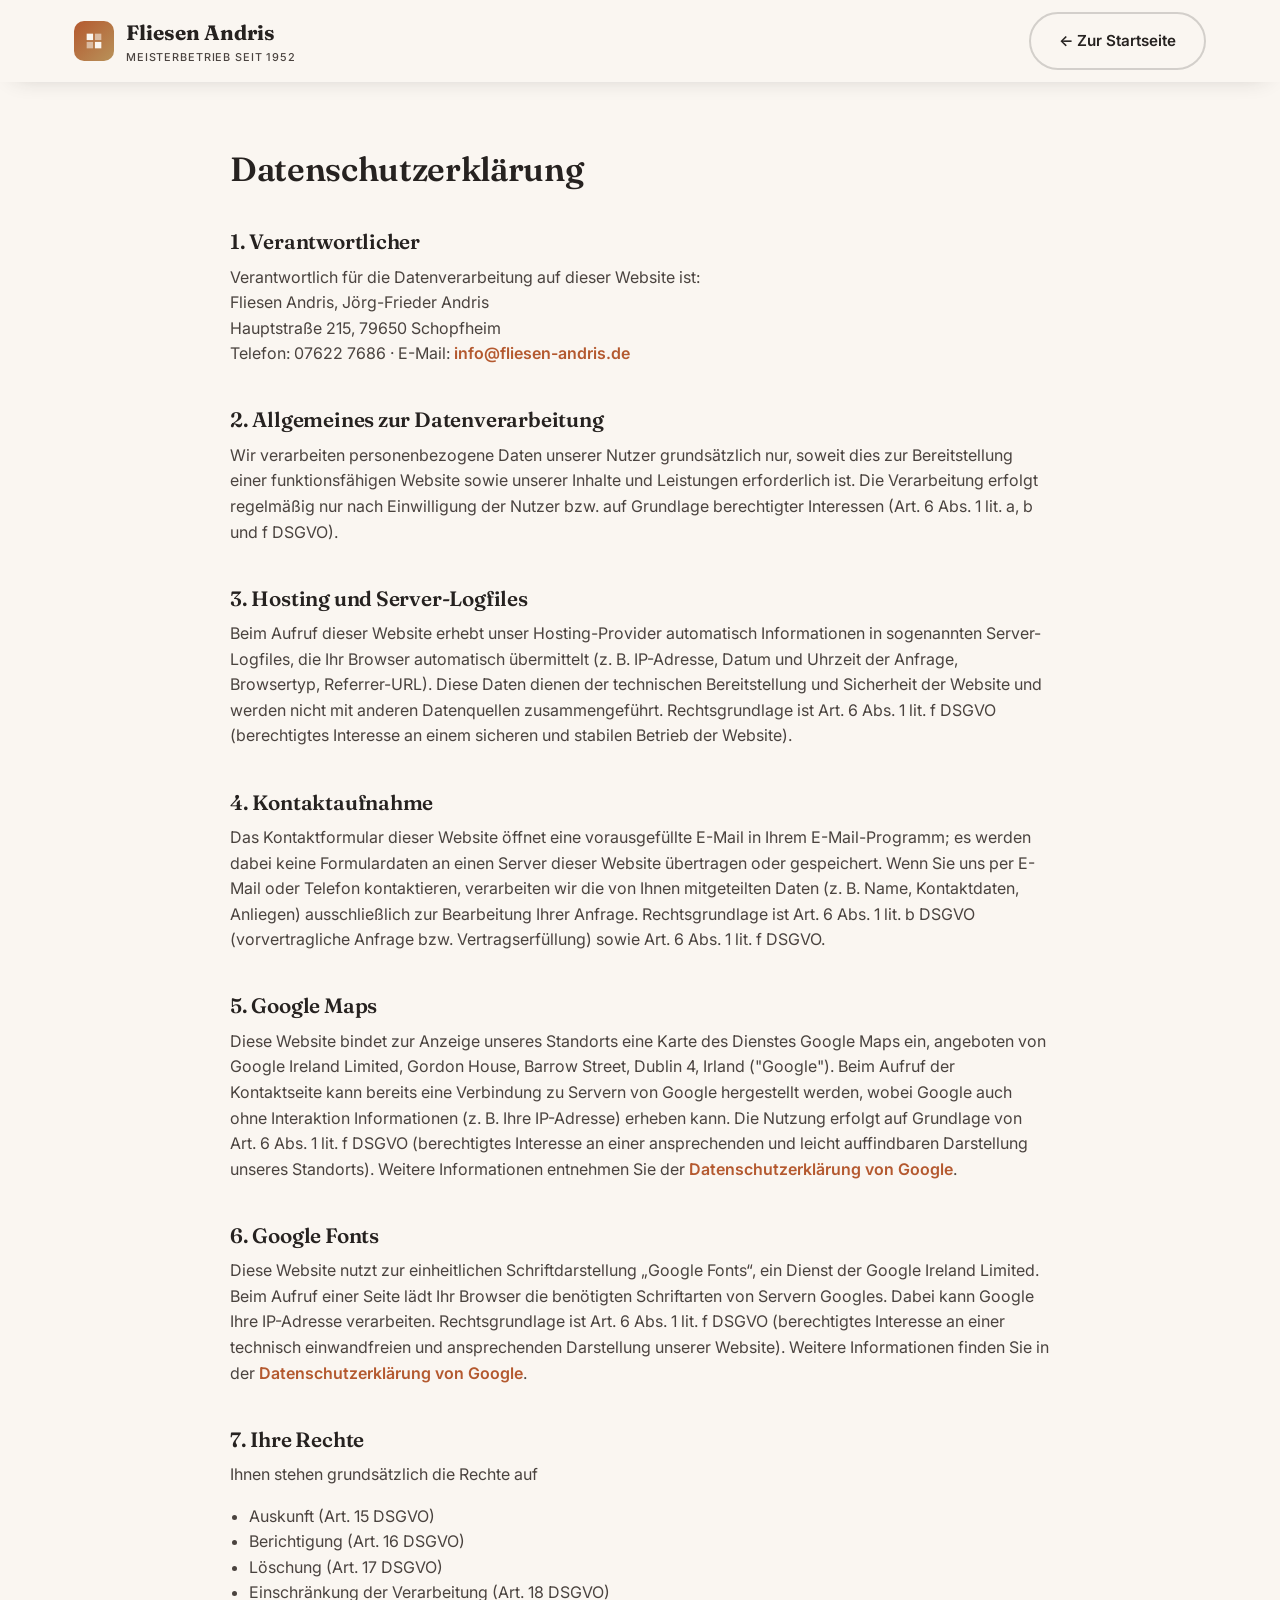
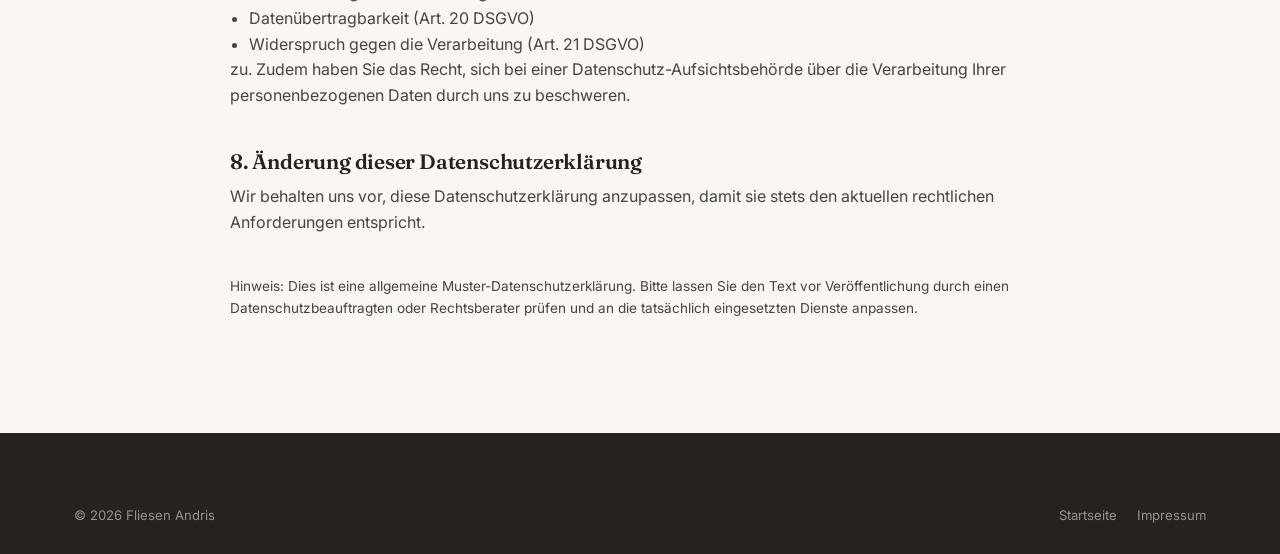
==== datenschutz.html @ 020758d6 "Add modern mobile-ready one-page website for Fliesen Andris - Static HTML/CSS/JS one-pager (no build" ====
<!DOCTYPE html>
<html lang="de">
<head>
<meta charset="UTF-8">
<meta name="viewport" content="width=device-width, initial-scale=1.0">
<title>Datenschutzerklärung – Fliesen Andris</title>
<meta name="robots" content="noindex">
<link rel="icon" href="data:image/svg+xml,%3Csvg xmlns='http://www.w3.org/2000/svg' viewBox='0 0 100 100'%3E%3Crect width='100' height='100' rx='20' fill='%23b4592f'/%3E%3Crect x='20' y='20' width='25' height='25' fill='%23faf6f1'/%3E%3Crect x='55' y='20' width='25' height='25' fill='%23faf6f1' opacity='0.6'/%3E%3Crect x='20' y='55' width='25' height='25' fill='%23faf6f1' opacity='0.6'/%3E%3Crect x='55' y='55' width='25' height='25' fill='%23faf6f1'/%3E%3C/svg%3E">
<link rel="preconnect" href="https://fonts.googleapis.com">
<link rel="preconnect" href="https://fonts.gstatic.com" crossorigin>
<link href="https://fonts.googleapis.com/css2?family=Fraunces:opsz,wght@9..144,500;9..144,600;9..144,700&family=Inter:wght@400;500;600;700;800&display=swap" rel="stylesheet">
<link rel="stylesheet" href="assets/css/style.css">
</head>
<body>

<header class="site-header is-scrolled">
  <div class="container">
    <a href="index.html" class="brand">
      <span class="brand-mark">
        <svg viewBox="0 0 24 24" fill="none"><path d="M4 4H11V11H4V4Z" fill="#faf6f1"/><path d="M13 4H20V11H13V4Z" fill="#faf6f1" opacity="0.55"/><path d="M4 13H11V20H4V13Z" fill="#faf6f1" opacity="0.55"/><path d="M13 13H20V20H13V13Z" fill="#faf6f1"/></svg>
      </span>
      <span>
        Fliesen Andris
        <small>Meisterbetrieb seit 1952</small>
      </span>
    </a>
    <a href="index.html" class="btn btn--ghost">← Zur Startseite</a>
  </div>
</header>

<main class="container legal-page">
  <h1>Datenschutzerklärung</h1>

  <h2>1. Verantwortlicher</h2>
  <p>
    Verantwortlich für die Datenverarbeitung auf dieser Website ist:<br>
    Fliesen Andris, Jörg-Frieder Andris<br>
    Hauptstraße 215, 79650 Schopfheim<br>
    Telefon: 07622 7686 · E-Mail: <a href="mailto:info@fliesen-andris.de">info@fliesen-andris.de</a>
  </p>

  <h2>2. Allgemeines zur Datenverarbeitung</h2>
  <p>
    Wir verarbeiten personenbezogene Daten unserer Nutzer grundsätzlich nur, soweit
    dies zur Bereitstellung einer funktionsfähigen Website sowie unserer Inhalte und
    Leistungen erforderlich ist. Die Verarbeitung erfolgt regelmäßig nur nach
    Einwilligung der Nutzer bzw. auf Grundlage berechtigter Interessen (Art. 6 Abs. 1
    lit. a, b und f DSGVO).
  </p>

  <h2>3. Hosting und Server-Logfiles</h2>
  <p>
    Beim Aufruf dieser Website erhebt unser Hosting-Provider automatisch
    Informationen in sogenannten Server-Logfiles, die Ihr Browser automatisch
    übermittelt (z. B. IP-Adresse, Datum und Uhrzeit der Anfrage, Browsertyp,
    Referrer-URL). Diese Daten dienen der technischen Bereitstellung und Sicherheit
    der Website und werden nicht mit anderen Datenquellen zusammengeführt.
    Rechtsgrundlage ist Art. 6 Abs. 1 lit. f DSGVO (berechtigtes Interesse an einem
    sicheren und stabilen Betrieb der Website).
  </p>

  <h2>4. Kontaktaufnahme</h2>
  <p>
    Das Kontaktformular dieser Website öffnet eine vorausgefüllte E-Mail in Ihrem
    E-Mail-Programm; es werden dabei keine Formulardaten an einen Server dieser
    Website übertragen oder gespeichert. Wenn Sie uns per E-Mail oder Telefon
    kontaktieren, verarbeiten wir die von Ihnen mitgeteilten Daten (z. B. Name,
    Kontaktdaten, Anliegen) ausschließlich zur Bearbeitung Ihrer Anfrage.
    Rechtsgrundlage ist Art. 6 Abs. 1 lit. b DSGVO (vorvertragliche Anfrage bzw.
    Vertragserfüllung) sowie Art. 6 Abs. 1 lit. f DSGVO.
  </p>

  <h2>5. Google Maps</h2>
  <p>
    Diese Website bindet zur Anzeige unseres Standorts eine Karte des Dienstes
    Google Maps ein, angeboten von Google Ireland Limited, Gordon House, Barrow
    Street, Dublin 4, Irland ("Google"). Beim Aufruf der Kontaktseite kann bereits
    eine Verbindung zu Servern von Google hergestellt werden, wobei Google auch ohne
    Interaktion Informationen (z. B. Ihre IP-Adresse) erheben kann. Die Nutzung
    erfolgt auf Grundlage von Art. 6 Abs. 1 lit. f DSGVO (berechtigtes Interesse an
    einer ansprechenden und leicht auffindbaren Darstellung unseres Standorts).
    Weitere Informationen entnehmen Sie der
    <a href="https://policies.google.com/privacy" target="_blank" rel="noopener">Datenschutzerklärung von Google</a>.
  </p>

  <h2>6. Google Fonts</h2>
  <p>
    Diese Website nutzt zur einheitlichen Schriftdarstellung „Google Fonts“, ein
    Dienst der Google Ireland Limited. Beim Aufruf einer Seite lädt Ihr Browser die
    benötigten Schriftarten von Servern Googles. Dabei kann Google Ihre IP-Adresse
    verarbeiten. Rechtsgrundlage ist Art. 6 Abs. 1 lit. f DSGVO (berechtigtes
    Interesse an einer technisch einwandfreien und ansprechenden Darstellung
    unserer Website). Weitere Informationen finden Sie in der
    <a href="https://policies.google.com/privacy" target="_blank" rel="noopener">Datenschutzerklärung von Google</a>.
  </p>

  <h2>7. Ihre Rechte</h2>
  <p>Ihnen stehen grundsätzlich die Rechte auf</p>
  <ul>
    <li>Auskunft (Art. 15 DSGVO)</li>
    <li>Berichtigung (Art. 16 DSGVO)</li>
    <li>Löschung (Art. 17 DSGVO)</li>
    <li>Einschränkung der Verarbeitung (Art. 18 DSGVO)</li>
    <li>Datenübertragbarkeit (Art. 20 DSGVO)</li>
    <li>Widerspruch gegen die Verarbeitung (Art. 21 DSGVO)</li>
  </ul>
  <p>
    zu. Zudem haben Sie das Recht, sich bei einer Datenschutz-Aufsichtsbehörde über
    die Verarbeitung Ihrer personenbezogenen Daten durch uns zu beschweren.
  </p>

  <h2>8. Änderung dieser Datenschutzerklärung</h2>
  <p>
    Wir behalten uns vor, diese Datenschutzerklärung anzupassen, damit sie stets den
    aktuellen rechtlichen Anforderungen entspricht.
  </p>

  <p style="margin-top:3em; font-size:0.85rem;">
    Hinweis: Dies ist eine allgemeine Muster-Datenschutzerklärung. Bitte lassen Sie
    den Text vor Veröffentlichung durch einen Datenschutzbeauftragten oder
    Rechtsberater prüfen und an die tatsächlich eingesetzten Dienste anpassen.
  </p>
</main>

<footer class="site-footer">
  <div class="container footer-bottom" style="border:0; padding-top:0;">
    <span>© <span id="year"></span> Fliesen Andris</span>
    <span style="display:flex; gap:20px;">
      <a href="index.html">Startseite</a>
      <a href="impressum.html">Impressum</a>
    </span>
  </div>
</footer>

<script>document.getElementById("year").textContent = new Date().getFullYear();</script>
</body>
</html>
---- assets/css/style.css ----
/* ==========================================================================
   Fliesen Andris – Stylesheet
   ========================================================================== */

:root {
  /* Farbpalette – inspiriert von Ton, Naturstein und Fliesenglasur */
  --color-clay: #b4592f;
  --color-clay-dark: #8f4322;
  --color-ink: #262220;
  --color-ink-soft: #4a433f;
  --color-cream: #faf6f1;
  --color-cream-dark: #f0e8de;
  --color-stone: #e4dcd1;
  --color-white: #ffffff;
  --color-gold: #b8925a;

  --font-head: "Fraunces", Georgia, "Times New Roman", serif;
  --font-body: "Inter", -apple-system, BlinkMacSystemFont, "Segoe UI", sans-serif;

  --radius-md: 14px;
  --radius-lg: 26px;
  --shadow-soft: 0 20px 45px -20px rgba(38, 34, 32, 0.35);
  --shadow-card: 0 10px 30px -12px rgba(38, 34, 32, 0.18);

  --container: 1180px;
}

* {
  box-sizing: border-box;
}

html {
  scroll-behavior: smooth;
  scroll-padding-top: 84px;
}

body {
  margin: 0;
  font-family: var(--font-body);
  color: var(--color-ink);
  background: var(--color-cream);
  line-height: 1.6;
  -webkit-font-smoothing: antialiased;
}

img {
  max-width: 100%;
  display: block;
}

a {
  color: inherit;
  text-decoration: none;
}

ul {
  margin: 0;
  padding: 0;
  list-style: none;
}

h1, h2, h3, h4 {
  font-family: var(--font-head);
  font-weight: 600;
  line-height: 1.15;
  margin: 0 0 .5em;
  letter-spacing: -0.01em;
}

p {
  margin: 0 0 1em;
}

.container {
  width: 100%;
  max-width: var(--container);
  margin: 0 auto;
  padding: 0 24px;
}

.eyebrow {
  display: inline-flex;
  align-items: center;
  gap: 8px;
  font-size: 0.78rem;
  font-weight: 700;
  letter-spacing: 0.14em;
  text-transform: uppercase;
  color: var(--color-clay);
  margin-bottom: 14px;
}

.eyebrow::before {
  content: "";
  width: 24px;
  height: 2px;
  background: var(--color-clay);
  display: inline-block;
}

.section {
  padding: 96px 0;
}

.section--tight {
  padding: 72px 0;
}

.section-head {
  max-width: 640px;
  margin: 0 0 48px;
}

.section-head.centered {
  margin-left: auto;
  margin-right: auto;
  text-align: center;
}

.section-head p {
  color: var(--color-ink-soft);
  font-size: 1.05rem;
}

.section--muted {
  background: var(--color-cream-dark);
}

.section--dark {
  background: var(--color-ink);
  color: var(--color-cream);
}

.section--dark .section-head p {
  color: #cfc6bd;
}

/* Buttons
   ========================================================================== */
.btn {
  display: inline-flex;
  align-items: center;
  justify-content: center;
  gap: 10px;
  padding: 15px 28px;
  border-radius: 999px;
  font-weight: 600;
  font-size: 0.95rem;
  border: 2px solid transparent;
  cursor: pointer;
  transition: transform 0.2s ease, box-shadow 0.2s ease, background 0.2s ease, color 0.2s ease;
  white-space: nowrap;
}

.btn:active {
  transform: translateY(1px);
}

.btn--primary {
  background: var(--color-clay);
  color: var(--color-white);
  box-shadow: 0 12px 24px -10px rgba(180, 89, 47, 0.55);
}

.btn--primary:hover {
  background: var(--color-clay-dark);
  box-shadow: 0 16px 30px -10px rgba(143, 67, 34, 0.6);
}

.btn--ghost {
  background: transparent;
  border-color: rgba(38, 34, 32, 0.18);
  color: var(--color-ink);
}

.btn--ghost:hover {
  border-color: var(--color-clay);
  color: var(--color-clay);
}

.btn--ghost.on-dark {
  border-color: rgba(250, 246, 241, 0.3);
  color: var(--color-cream);
}

.btn--ghost.on-dark:hover {
  border-color: var(--color-cream);
}

.btn--block {
  width: 100%;
}

/* Header / Navigation
   ========================================================================== */
.site-header {
  position: fixed;
  top: 0;
  left: 0;
  right: 0;
  z-index: 100;
  padding: 18px 0;
  transition: background 0.3s ease, box-shadow 0.3s ease, padding 0.3s ease;
}

.site-header.is-scrolled {
  background: rgba(250, 246, 241, 0.92);
  backdrop-filter: blur(10px);
  box-shadow: 0 8px 24px -16px rgba(38, 34, 32, 0.3);
  padding: 12px 0;
}

.site-header .container {
  display: flex;
  align-items: center;
  justify-content: space-between;
  gap: 16px;
}

.brand {
  display: flex;
  align-items: center;
  gap: 12px;
  font-family: var(--font-head);
  font-size: 1.3rem;
  font-weight: 700;
  color: var(--color-ink);
}

.brand-mark {
  width: 40px;
  height: 40px;
  border-radius: 10px;
  background: linear-gradient(135deg, var(--color-clay), var(--color-gold));
  display: grid;
  place-items: center;
  flex-shrink: 0;
}

.brand-mark svg {
  width: 22px;
  height: 22px;
}

.brand small {
  display: block;
  font-family: var(--font-body);
  font-weight: 500;
  font-size: 0.68rem;
  letter-spacing: 0.08em;
  text-transform: uppercase;
  color: var(--color-ink-soft);
}

.main-nav {
  display: flex;
  align-items: center;
  gap: 34px;
}

.main-nav a {
  font-weight: 600;
  font-size: 0.95rem;
  color: var(--color-ink-soft);
  position: relative;
  padding: 4px 0;
}

.main-nav a:hover,
.main-nav a.is-active {
  color: var(--color-clay);
}

.nav-cta {
  display: none;
}

.header-actions {
  display: flex;
  align-items: center;
  gap: 14px;
}

.header-phone {
  display: flex;
  align-items: center;
  gap: 8px;
  font-weight: 700;
  font-size: 0.95rem;
}

.header-phone svg {
  width: 18px;
  height: 18px;
  color: var(--color-clay);
}

.nav-toggle {
  display: none;
  width: 44px;
  height: 44px;
  border-radius: 10px;
  border: 1px solid rgba(38, 34, 32, 0.15);
  background: var(--color-white);
  align-items: center;
  justify-content: center;
  cursor: pointer;
}

.nav-toggle span,
.nav-toggle span::before,
.nav-toggle span::after {
  content: "";
  display: block;
  width: 20px;
  height: 2px;
  background: var(--color-ink);
  position: relative;
  transition: transform 0.2s ease, opacity 0.2s ease;
}

.nav-toggle span::before {
  position: absolute;
  top: -6px;
}

.nav-toggle span::after {
  position: absolute;
  top: 6px;
}

.nav-toggle[aria-expanded="true"] span {
  background: transparent;
}

.nav-toggle[aria-expanded="true"] span::before {
  top: 0;
  transform: rotate(45deg);
}

.nav-toggle[aria-expanded="true"] span::after {
  top: 0;
  transform: rotate(-45deg);
}

/* Hero
   ========================================================================== */
.hero {
  position: relative;
  padding: 168px 0 110px;
  overflow: hidden;
  background:
    radial-gradient(circle at 85% 10%, rgba(184, 146, 90, 0.22), transparent 45%),
    linear-gradient(180deg, #fffaf4 0%, var(--color-cream) 60%);
}

.tile-pattern {
  position: absolute;
  inset: 0;
  z-index: 0;
  opacity: 0.5;
  background-image:
    linear-gradient(rgba(38, 34, 32, 0.05) 1px, transparent 1px),
    linear-gradient(90deg, rgba(38, 34, 32, 0.05) 1px, transparent 1px);
  background-size: 64px 64px;
  mask-image: linear-gradient(180deg, black, transparent 85%);
}

.hero .container {
  position: relative;
  z-index: 1;
  display: grid;
  grid-template-columns: 1.1fr 0.9fr;
  gap: 56px;
  align-items: center;
}

.hero-badges {
  display: flex;
  flex-wrap: wrap;
  gap: 10px;
  margin: 28px 0 34px;
}

.hero-badge {
  display: inline-flex;
  align-items: center;
  gap: 8px;
  background: var(--color-white);
  border: 1px solid rgba(38, 34, 32, 0.08);
  padding: 9px 16px;
  border-radius: 999px;
  font-size: 0.82rem;
  font-weight: 600;
  color: var(--color-ink-soft);
  box-shadow: var(--shadow-card);
}

.hero-badge svg {
  width: 16px;
  height: 16px;
  color: var(--color-clay);
}

.hero h1 {
  font-size: clamp(2.3rem, 4.6vw, 3.4rem);
  color: var(--color-ink);
}

.hero h1 em {
  font-style: normal;
  color: var(--color-clay);
}

.hero-lead {
  font-size: 1.15rem;
  color: var(--color-ink-soft);
  max-width: 46ch;
}

.hero-cta {
  display: flex;
  flex-wrap: wrap;
  gap: 16px;
  margin-top: 34px;
}

.hero-visual {
  position: relative;
  display: grid;
  gap: 18px;
}

.hero-visual-main {
  border-radius: var(--radius-lg);
  overflow: hidden;
  box-shadow: var(--shadow-soft);
  aspect-ratio: 4 / 5;
}

.hero-stat-card {
  position: absolute;
  left: -28px;
  bottom: -28px;
  background: var(--color-white);
  border-radius: var(--radius-md);
  padding: 20px 22px;
  box-shadow: var(--shadow-soft);
  display: flex;
  align-items: center;
  gap: 14px;
  max-width: 260px;
}

.hero-stat-card .stat-number {
  font-family: var(--font-head);
  font-size: 2.1rem;
  font-weight: 700;
  color: var(--color-clay);
  line-height: 1;
}

.hero-stat-card .stat-label {
  font-size: 0.8rem;
  color: var(--color-ink-soft);
  font-weight: 600;
}

/* Placeholder graphics – swap for real photography
   ========================================================================== */
.ph {
  background:
    repeating-linear-gradient(45deg, rgba(38,34,32,0.05) 0 2px, transparent 2px 14px),
    linear-gradient(135deg, var(--color-stone), var(--color-cream-dark));
  display: flex;
  align-items: center;
  justify-content: center;
  color: var(--color-ink-soft);
  text-align: center;
  font-size: 0.85rem;
  font-weight: 600;
  width: 100%;
  height: 100%;
  padding: 16px;
  gap: 8px;
}

.ph-icon {
  width: 100%;
  height: 100%;
  display: flex;
  flex-direction: column;
  align-items: center;
  justify-content: center;
  gap: 10px;
}

.ph-icon svg {
  width: 34px;
  height: 34px;
  opacity: 0.55;
}

/* Trust strip
   ========================================================================== */
.trust-strip {
  border-top: 1px solid rgba(38, 34, 32, 0.08);
  border-bottom: 1px solid rgba(38, 34, 32, 0.08);
  background: var(--color-white);
}

.trust-strip .container {
  display: grid;
  grid-template-columns: repeat(4, 1fr);
  gap: 24px;
  padding: 36px 24px;
  text-align: center;
}

.trust-item .num {
  font-family: var(--font-head);
  font-size: 1.9rem;
  font-weight: 700;
  color: var(--color-clay);
}

.trust-item .lbl {
  font-size: 0.85rem;
  color: var(--color-ink-soft);
  font-weight: 600;
}

/* About
   ========================================================================== */
.about-grid {
  display: grid;
  grid-template-columns: 0.85fr 1.15fr;
  gap: 64px;
  align-items: center;
}

.about-media {
  border-radius: var(--radius-lg);
  overflow: hidden;
  box-shadow: var(--shadow-card);
  aspect-ratio: 1 / 1.05;
}

.about-copy h2 {
  font-size: clamp(1.8rem, 3vw, 2.4rem);
}

.about-list {
  display: grid;
  gap: 14px;
  margin-top: 26px;
}

.about-list li {
  display: flex;
  align-items: flex-start;
  gap: 12px;
  font-weight: 600;
  color: var(--color-ink);
}

.about-list svg {
  width: 20px;
  height: 20px;
  color: var(--color-clay);
  flex-shrink: 0;
  margin-top: 2px;
}

.signature {
  margin-top: 32px;
  display: flex;
  align-items: center;
  gap: 16px;
}

.signature-avatar {
  width: 54px;
  height: 54px;
  border-radius: 50%;
  overflow: hidden;
  flex-shrink: 0;
}

.signature strong {
  display: block;
  font-family: var(--font-head);
  font-size: 1.05rem;
}

.signature span {
  font-size: 0.85rem;
  color: var(--color-ink-soft);
}

/* Services
   ========================================================================== */
.services-grid {
  display: grid;
  grid-template-columns: repeat(3, 1fr);
  gap: 26px;
}

.service-card {
  background: var(--color-white);
  border-radius: var(--radius-md);
  padding: 32px 28px;
  box-shadow: var(--shadow-card);
  transition: transform 0.25s ease, box-shadow 0.25s ease;
  border: 1px solid rgba(38, 34, 32, 0.06);
}

.service-card:hover {
  transform: translateY(-6px);
  box-shadow: var(--shadow-soft);
}

.service-icon {
  width: 54px;
  height: 54px;
  border-radius: 14px;
  background: linear-gradient(135deg, rgba(180, 89, 47, 0.15), rgba(184, 146, 90, 0.18));
  display: grid;
  place-items: center;
  margin-bottom: 20px;
}

.service-icon svg {
  width: 26px;
  height: 26px;
  color: var(--color-clay);
}

.service-card h3 {
  font-size: 1.15rem;
  margin-bottom: 10px;
}

.service-card p {
  color: var(--color-ink-soft);
  font-size: 0.95rem;
  margin-bottom: 0;
}

/* Process
   ========================================================================== */
.process-grid {
  display: grid;
  grid-template-columns: repeat(4, 1fr);
  gap: 24px;
  counter-reset: step;
}

.process-step {
  position: relative;
  padding: 30px 22px 22px;
  background: rgba(250, 246, 241, 0.06);
  border: 1px solid rgba(250, 246, 241, 0.14);
  border-radius: var(--radius-md);
}

.process-step::before {
  counter-increment: step;
  content: counter(step, decimal-leading-zero);
  font-family: var(--font-head);
  font-size: 1.6rem;
  color: var(--color-gold);
  display: block;
  margin-bottom: 14px;
}

.process-step h3 {
  color: var(--color-cream);
  font-size: 1.05rem;
}

.process-step p {
  color: #cfc6bd;
  font-size: 0.9rem;
  margin-bottom: 0;
}

/* Gallery
   ========================================================================== */
.gallery-grid {
  display: grid;
  grid-template-columns: repeat(4, 1fr);
  grid-auto-rows: 190px;
  gap: 18px;
}

.gallery-item {
  border-radius: var(--radius-md);
  overflow: hidden;
  position: relative;
}

.gallery-item.tall {
  grid-row: span 2;
}

.gallery-item.wide {
  grid-column: span 2;
}

.gallery-note {
  margin-top: 28px;
  display: flex;
  align-items: center;
  gap: 12px;
  color: var(--color-ink-soft);
  font-size: 0.9rem;
  background: var(--color-white);
  border: 1px dashed rgba(38, 34, 32, 0.2);
  border-radius: var(--radius-md);
  padding: 16px 20px;
}

.gallery-note svg {
  width: 22px;
  height: 22px;
  color: var(--color-clay);
  flex-shrink: 0;
}

/* Testimonials
   ========================================================================== */
.testimonial-grid {
  display: grid;
  grid-template-columns: repeat(3, 1fr);
  gap: 26px;
}

.testimonial-card {
  background: var(--color-white);
  border-radius: var(--radius-md);
  padding: 30px 28px;
  box-shadow: var(--shadow-card);
}

.stars {
  display: flex;
  gap: 4px;
  color: var(--color-gold);
  margin-bottom: 16px;
}

.stars svg {
  width: 18px;
  height: 18px;
}

.testimonial-card p {
  color: var(--color-ink);
  font-size: 0.98rem;
}

.testimonial-author {
  font-weight: 700;
  font-size: 0.9rem;
  color: var(--color-ink-soft);
}

.reviews-cta {
  margin-top: 40px;
  text-align: center;
}

/* Contact
   ========================================================================== */
.contact-grid {
  display: grid;
  grid-template-columns: 1fr 1fr;
  gap: 56px;
}

.contact-card {
  background: var(--color-white);
  border-radius: var(--radius-lg);
  box-shadow: var(--shadow-card);
  padding: 40px;
}

.contact-info-list {
  display: grid;
  gap: 22px;
  margin-bottom: 30px;
}

.contact-info-item {
  display: flex;
  gap: 16px;
  align-items: flex-start;
}

.contact-info-item .icon {
  width: 44px;
  height: 44px;
  border-radius: 12px;
  background: var(--color-cream-dark);
  display: grid;
  place-items: center;
  flex-shrink: 0;
}

.contact-info-item .icon svg {
  width: 20px;
  height: 20px;
  color: var(--color-clay);
}

.contact-info-item strong {
  display: block;
  font-size: 0.95rem;
  margin-bottom: 2px;
}

.contact-info-item span,
.contact-info-item a {
  color: var(--color-ink-soft);
  font-size: 0.94rem;
}

.contact-info-item a:hover {
  color: var(--color-clay);
}

.map-embed {
  border-radius: var(--radius-md);
  overflow: hidden;
  border: 1px solid rgba(38, 34, 32, 0.1);
  aspect-ratio: 16 / 10;
}

.map-embed iframe {
  width: 100%;
  height: 100%;
  border: 0;
}

.form-group {
  margin-bottom: 18px;
}

.form-row {
  display: grid;
  grid-template-columns: 1fr 1fr;
  gap: 18px;
}

label {
  display: block;
  font-size: 0.85rem;
  font-weight: 700;
  margin-bottom: 8px;
  color: var(--color-ink);
}

input,
select,
textarea {
  width: 100%;
  padding: 13px 16px;
  border-radius: 10px;
  border: 1px solid rgba(38, 34, 32, 0.16);
  background: var(--color-cream);
  font-family: var(--font-body);
  font-size: 0.95rem;
  color: var(--color-ink);
}

input:focus,
select:focus,
textarea:focus {
  outline: none;
  border-color: var(--color-clay);
  background: var(--color-white);
}

textarea {
  resize: vertical;
  min-height: 120px;
}

.form-note {
  font-size: 0.8rem;
  color: var(--color-ink-soft);
  margin-top: 12px;
  text-align: center;
}

/* CTA band
   ========================================================================== */
.cta-band {
  background: linear-gradient(120deg, var(--color-clay), var(--color-clay-dark));
  border-radius: var(--radius-lg);
  padding: 56px;
  display: flex;
  align-items: center;
  justify-content: space-between;
  gap: 32px;
  color: var(--color-white);
  margin: 0 24px;
  max-width: calc(var(--container) - 48px);
  margin-left: auto;
  margin-right: auto;
}

.cta-band h2 {
  color: var(--color-white);
  font-size: clamp(1.6rem, 3vw, 2.1rem);
  margin-bottom: 8px;
}

.cta-band p {
  color: rgba(255, 255, 255, 0.85);
  margin-bottom: 0;
}

.cta-band .btn--ghost {
  border-color: rgba(255, 255, 255, 0.5);
  color: var(--color-white);
}

.cta-band .btn--ghost:hover {
  border-color: var(--color-white);
  background: rgba(255, 255, 255, 0.12);
}

.cta-band-actions {
  display: flex;
  gap: 14px;
  flex-shrink: 0;
  flex-wrap: wrap;
}

/* Footer
   ========================================================================== */
.site-footer {
  background: var(--color-ink);
  color: #cfc6bd;
  padding: 72px 0 28px;
}

.footer-grid {
  display: grid;
  grid-template-columns: 1.4fr 1fr 1fr 1.2fr;
  gap: 40px;
  padding-bottom: 48px;
  border-bottom: 1px solid rgba(250, 246, 241, 0.12);
}

.footer-brand .brand {
  color: var(--color-cream);
  margin-bottom: 14px;
}

.footer-brand p {
  font-size: 0.92rem;
  max-width: 32ch;
}

.footer-social {
  display: flex;
  gap: 10px;
  margin-top: 18px;
}

.footer-social a {
  width: 38px;
  height: 38px;
  border-radius: 50%;
  border: 1px solid rgba(250, 246, 241, 0.25);
  display: grid;
  place-items: center;
  transition: background 0.2s ease, border-color 0.2s ease;
}

.footer-social a:hover {
  background: var(--color-clay);
  border-color: var(--color-clay);
}

.footer-social svg {
  width: 16px;
  height: 16px;
  color: var(--color-cream);
}

.footer-col h4 {
  color: var(--color-cream);
  font-size: 0.95rem;
  margin-bottom: 18px;
}

.footer-col ul {
  display: grid;
  gap: 12px;
}

.footer-col a {
  font-size: 0.92rem;
  color: #cfc6bd;
}

.footer-col a:hover {
  color: var(--color-cream);
}

.footer-bottom {
  padding-top: 26px;
  display: flex;
  justify-content: space-between;
  align-items: center;
  flex-wrap: wrap;
  gap: 12px;
  font-size: 0.82rem;
  color: #9c9289;
}

.footer-bottom a:hover {
  color: var(--color-cream);
}

/* Mobile call button
   ========================================================================== */
.mobile-call {
  position: fixed;
  right: 18px;
  bottom: 18px;
  z-index: 90;
  width: 58px;
  height: 58px;
  border-radius: 50%;
  background: var(--color-clay);
  display: none;
  align-items: center;
  justify-content: center;
  box-shadow: 0 14px 30px -10px rgba(180, 89, 47, 0.6);
}

.mobile-call svg {
  width: 24px;
  height: 24px;
  color: var(--color-white);
}

/* Legal pages
   ========================================================================== */
.legal-page {
  padding: 150px 0 100px;
  max-width: 820px;
}

.legal-page h1 {
  font-size: 2.1rem;
}

.legal-page h2 {
  font-size: 1.3rem;
  margin-top: 2em;
}

.legal-page p, .legal-page li {
  color: var(--color-ink-soft);
}

.legal-page ul {
  padding-left: 1.2em;
  list-style: disc;
}

.legal-page a {
  color: var(--color-clay);
  font-weight: 600;
}

/* Reveal-on-scroll
   ========================================================================== */
[data-reveal] {
  opacity: 0;
  transform: translateY(24px);
  transition: opacity 0.7s ease, transform 0.7s ease;
}

[data-reveal].is-visible {
  opacity: 1;
  transform: translateY(0);
}

/* ==========================================================================
   Responsive
   ========================================================================== */
@media (max-width: 1024px) {
  .about-grid,
  .contact-grid {
    grid-template-columns: 1fr;
  }

  .about-media {
    max-width: 420px;
    margin: 0 auto;
  }

  .services-grid {
    grid-template-columns: repeat(2, 1fr);
  }

  .process-grid {
    grid-template-columns: repeat(2, 1fr);
  }

  .testimonial-grid {
    grid-template-columns: repeat(2, 1fr);
  }

  .trust-strip .container {
    grid-template-columns: repeat(2, 1fr);
  }

  .gallery-grid {
    grid-template-columns: repeat(3, 1fr);
  }
}

@media (max-width: 860px) {
  .main-nav {
    position: fixed;
    top: 0;
    right: 0;
    height: 100vh;
    width: min(320px, 82vw);
    background: var(--color-white);
    flex-direction: column;
    align-items: flex-start;
    justify-content: flex-start;
    gap: 6px;
    padding: 100px 32px 40px;
    box-shadow: -20px 0 40px -20px rgba(0,0,0,0.3);
    transform: translateX(100%);
    transition: transform 0.3s ease;
  }

  .main-nav.is-open {
    transform: translateX(0);
  }

  .main-nav a {
    width: 100%;
    padding: 12px 0;
    font-size: 1.05rem;
    border-bottom: 1px solid rgba(38,34,32,0.06);
  }

  .header-phone {
    display: none;
  }

  .header-actions .btn--primary {
    display: none;
  }

  .nav-toggle {
    display: flex;
  }

  .main-nav .nav-cta {
    display: inline-flex;
    margin-top: 18px;
  }

  .hero .container {
    grid-template-columns: 1fr;
  }

  .hero {
    padding: 130px 0 80px;
  }

  .hero-visual {
    order: -1;
  }

  .hero-stat-card {
    left: 16px;
    bottom: -22px;
  }

  .cta-band {
    flex-direction: column;
    text-align: center;
    padding: 40px 28px;
  }

  .mobile-call {
    display: flex;
  }
}

@media (max-width: 640px) {
  .section {
    padding: 64px 0;
  }

  .services-grid,
  .process-grid,
  .testimonial-grid {
    grid-template-columns: 1fr;
  }

  .trust-strip .container {
    grid-template-columns: repeat(2, 1fr);
    gap: 28px 16px;
  }

  .gallery-grid {
    grid-template-columns: repeat(2, 1fr);
    grid-auto-rows: 140px;
  }

  .gallery-item.wide {
    grid-column: span 2;
  }

  .gallery-item.tall {
    grid-row: span 1;
  }

  .footer-grid {
    grid-template-columns: 1fr 1fr;
  }

  .form-row {
    grid-template-columns: 1fr;
  }

  .footer-bottom {
    flex-direction: column;
    align-items: flex-start;
  }
}

@media (max-width: 420px) {
  .footer-grid {
    grid-template-columns: 1fr;
  }
}
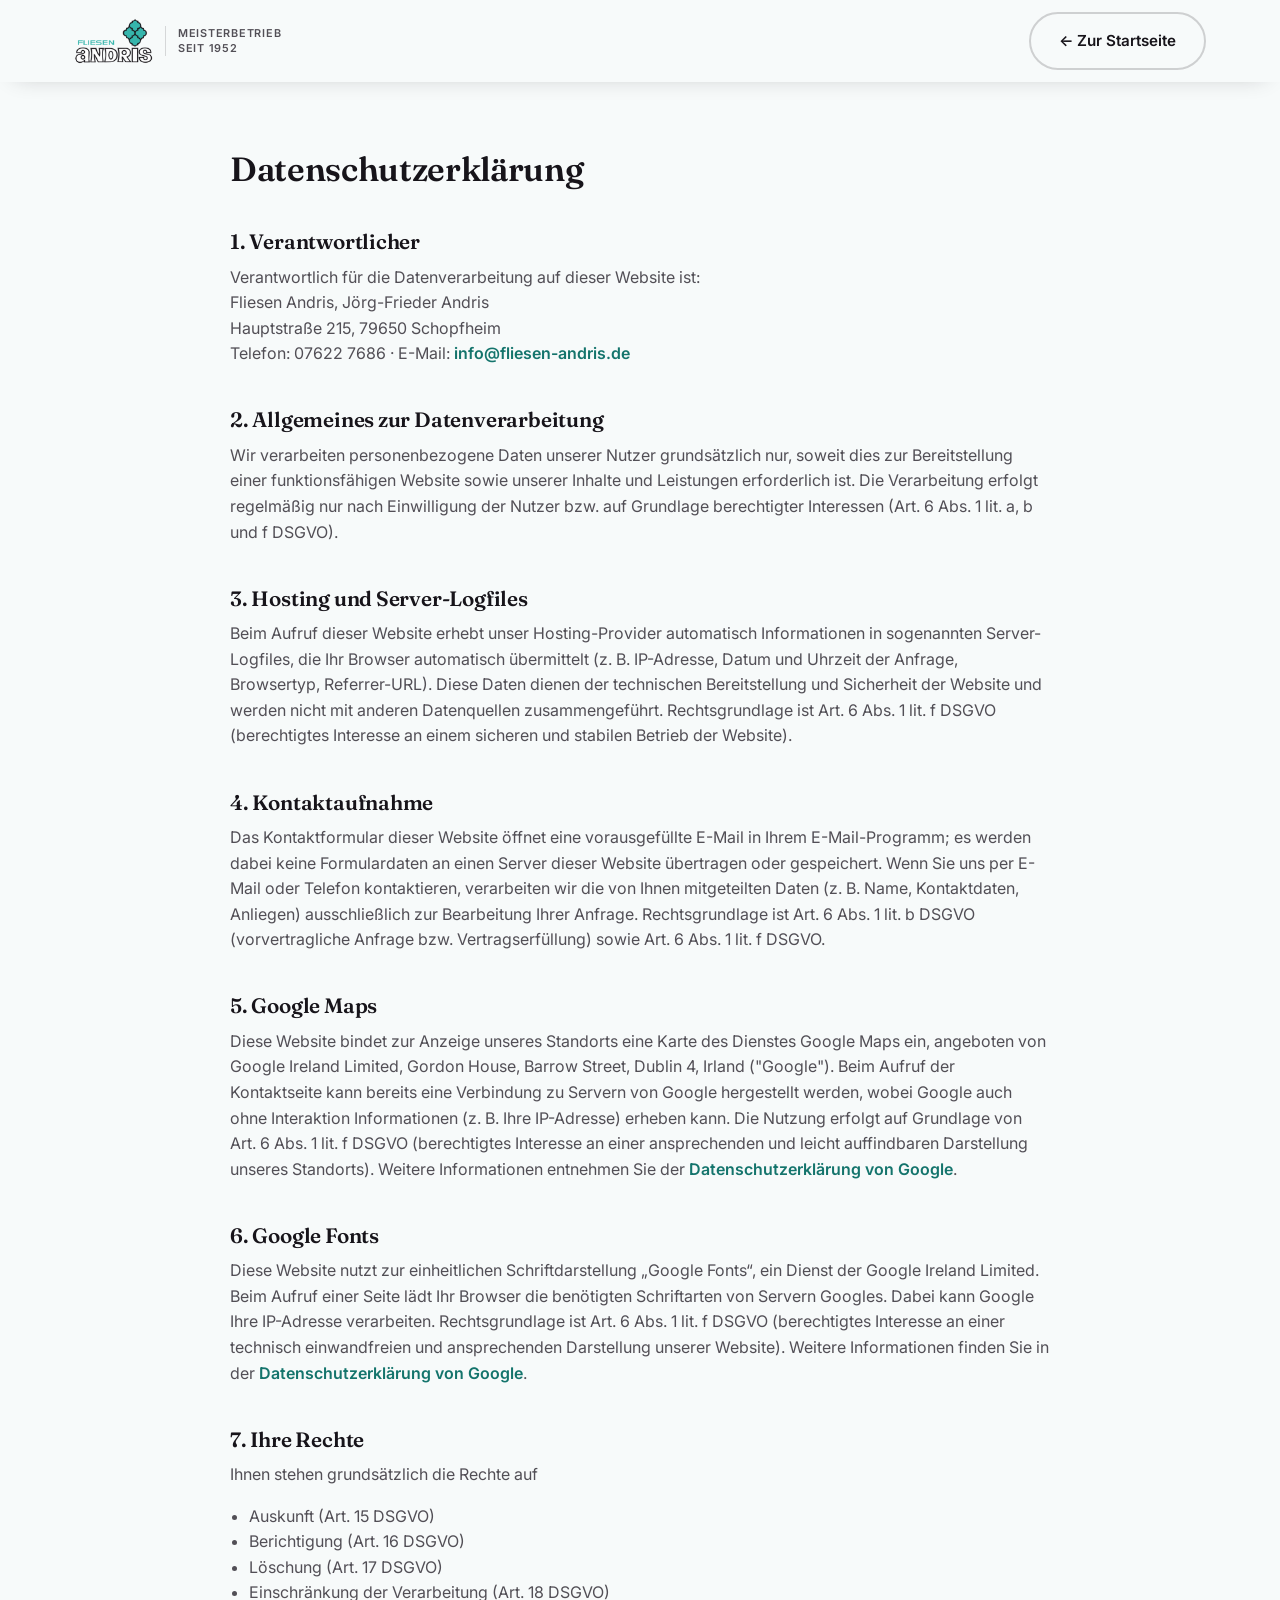
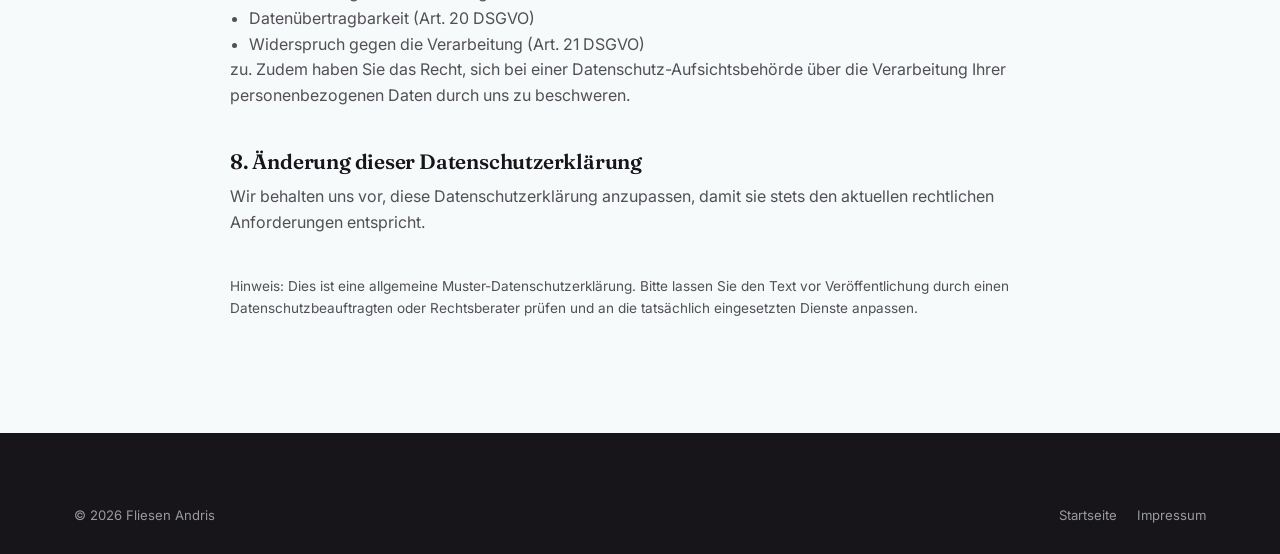
==== commit 22f88267: "Use real company logo and derive color palette from it - Add original Fliesen Andris logo (assets/im" ====
--- a/datenschutz.html
+++ b/datenschutz.html
@@ -5,7 +5,7 @@
 <meta name="viewport" content="width=device-width, initial-scale=1.0">
 <title>Datenschutzerklärung – Fliesen Andris</title>
 <meta name="robots" content="noindex">
-<link rel="icon" href="data:image/svg+xml,%3Csvg xmlns='http://www.w3.org/2000/svg' viewBox='0 0 100 100'%3E%3Crect width='100' height='100' rx='20' fill='%23b4592f'/%3E%3Crect x='20' y='20' width='25' height='25' fill='%23faf6f1'/%3E%3Crect x='55' y='20' width='25' height='25' fill='%23faf6f1' opacity='0.6'/%3E%3Crect x='20' y='55' width='25' height='25' fill='%23faf6f1' opacity='0.6'/%3E%3Crect x='55' y='55' width='25' height='25' fill='%23faf6f1'/%3E%3C/svg%3E">
+<link rel="icon" type="image/png" href="assets/img/favicon.png">
 <link rel="preconnect" href="https://fonts.googleapis.com">
 <link rel="preconnect" href="https://fonts.gstatic.com" crossorigin>
 <link href="https://fonts.googleapis.com/css2?family=Fraunces:opsz,wght@9..144,500;9..144,600;9..144,700&family=Inter:wght@400;500;600;700;800&display=swap" rel="stylesheet">
@@ -16,13 +16,8 @@
 <header class="site-header is-scrolled">
   <div class="container">
     <a href="index.html" class="brand">
-      <span class="brand-mark">
-        <svg viewBox="0 0 24 24" fill="none"><path d="M4 4H11V11H4V4Z" fill="#faf6f1"/><path d="M13 4H20V11H13V4Z" fill="#faf6f1" opacity="0.55"/><path d="M4 13H11V20H4V13Z" fill="#faf6f1" opacity="0.55"/><path d="M13 13H20V20H13V13Z" fill="#faf6f1"/></svg>
-      </span>
-      <span>
-        Fliesen Andris
-        <small>Meisterbetrieb seit 1952</small>
-      </span>
+      <img src="assets/img/logo.png" alt="Fliesen Andris" class="brand-logo" width="250" height="146">
+      <span class="brand-tagline">Meisterbetrieb seit 1952</span>
     </a>
     <a href="index.html" class="btn btn--ghost">← Zur Startseite</a>
   </div>
--- a/assets/css/style.css
+++ b/assets/css/style.css
@@ -3,24 +3,26 @@
    ========================================================================== */
 
 :root {
-  /* Farbpalette – inspiriert von Ton, Naturstein und Fliesenglasur */
-  --color-clay: #b4592f;
-  --color-clay-dark: #8f4322;
-  --color-ink: #262220;
-  --color-ink-soft: #4a433f;
-  --color-cream: #faf6f1;
-  --color-cream-dark: #f0e8de;
-  --color-stone: #e4dcd1;
+  /* Farbpalette – abgeleitet aus dem Firmenlogo (Türkis, Tiefschwarz, Weiß) */
+  --color-teal: #14746c;      /* Logo-Türkis, abgedunkelt für AA-Kontrast auf Weiß */
+  --color-teal-dark: #0d5850; /* Hover-/Aktiv-Zustand */
+  --color-teal-bright: #37b6ad; /* Original-Logo-Türkis für dekorative Akzente */
+  --color-teal-tint: #e7f6f4;   /* helle Fläche für sanfte Akzentflächen */
+  --color-ink: #17141a;       /* Logo-Schwarz (Konturfarbe) */
+  --color-ink-soft: #524f56;
+  --color-cream: #f7fafa;
+  --color-cream-dark: #eaf2f1;
+  --color-stone: #dde7e6;
   --color-white: #ffffff;
-  --color-gold: #b8925a;
+  --color-gold: #d9a441;      /* nur für Bewertungssterne */
 
   --font-head: "Fraunces", Georgia, "Times New Roman", serif;
   --font-body: "Inter", -apple-system, BlinkMacSystemFont, "Segoe UI", sans-serif;
 
   --radius-md: 14px;
   --radius-lg: 26px;
-  --shadow-soft: 0 20px 45px -20px rgba(38, 34, 32, 0.35);
-  --shadow-card: 0 10px 30px -12px rgba(38, 34, 32, 0.18);
+  --shadow-soft: 0 20px 45px -20px rgba(23, 20, 26, 0.35);
+  --shadow-card: 0 10px 30px -12px rgba(23, 20, 26, 0.18);
 
   --container: 1180px;
 }
@@ -86,7 +88,7 @@
   font-weight: 700;
   letter-spacing: 0.14em;
   text-transform: uppercase;
-  color: var(--color-clay);
+  color: var(--color-teal);
   margin-bottom: 14px;
 }
 
@@ -94,7 +96,7 @@
   content: "";
   width: 24px;
   height: 2px;
-  background: var(--color-clay);
+  background: var(--color-teal);
   display: inline-block;
 }
 
@@ -132,7 +134,7 @@
 }
 
 .section--dark .section-head p {
-  color: #cfc6bd;
+  color: #c7cdcc;
 }
 
 /* Buttons
@@ -157,29 +159,29 @@
 }
 
 .btn--primary {
-  background: var(--color-clay);
+  background: var(--color-teal);
   color: var(--color-white);
-  box-shadow: 0 12px 24px -10px rgba(180, 89, 47, 0.55);
+  box-shadow: 0 12px 24px -10px rgba(20, 116, 108, 0.55);
 }
 
 .btn--primary:hover {
-  background: var(--color-clay-dark);
-  box-shadow: 0 16px 30px -10px rgba(143, 67, 34, 0.6);
+  background: var(--color-teal-dark);
+  box-shadow: 0 16px 30px -10px rgba(13, 88, 80, 0.6);
 }
 
 .btn--ghost {
   background: transparent;
-  border-color: rgba(38, 34, 32, 0.18);
+  border-color: rgba(23, 20, 26, 0.18);
   color: var(--color-ink);
 }
 
 .btn--ghost:hover {
-  border-color: var(--color-clay);
-  color: var(--color-clay);
+  border-color: var(--color-teal);
+  color: var(--color-teal);
 }
 
 .btn--ghost.on-dark {
-  border-color: rgba(250, 246, 241, 0.3);
+  border-color: rgba(247, 250, 250, 0.3);
   color: var(--color-cream);
 }
 
@@ -204,9 +206,9 @@
 }
 
 .site-header.is-scrolled {
-  background: rgba(250, 246, 241, 0.92);
+  background: rgba(247, 250, 250, 0.92);
   backdrop-filter: blur(10px);
-  box-shadow: 0 8px 24px -16px rgba(38, 34, 32, 0.3);
+  box-shadow: 0 8px 24px -16px rgba(23, 20, 26, 0.3);
   padding: 12px 0;
 }
 
@@ -227,29 +229,29 @@
   color: var(--color-ink);
 }
 
-.brand-mark {
-  width: 40px;
-  height: 40px;
-  border-radius: 10px;
-  background: linear-gradient(135deg, var(--color-clay), var(--color-gold));
-  display: grid;
-  place-items: center;
+.brand-logo {
+  height: 46px;
+  width: auto;
   flex-shrink: 0;
 }
 
-.brand-mark svg {
-  width: 22px;
-  height: 22px;
-}
-
-.brand small {
+.brand-tagline {
   display: block;
   font-family: var(--font-body);
-  font-weight: 500;
+  font-weight: 600;
   font-size: 0.68rem;
-  letter-spacing: 0.08em;
+  letter-spacing: 0.07em;
   text-transform: uppercase;
   color: var(--color-ink-soft);
+  border-left: 1px solid rgba(23, 20, 26, 0.15);
+  padding-left: 12px;
+  line-height: 1.35;
+  max-width: 108px;
+}
+
+.footer-brand .brand-tagline {
+  color: #c7cdcc;
+  border-left-color: rgba(247, 250, 250, 0.2);
 }
 
 .main-nav {
@@ -268,7 +270,7 @@
 
 .main-nav a:hover,
 .main-nav a.is-active {
-  color: var(--color-clay);
+  color: var(--color-teal);
 }
 
 .nav-cta {
@@ -292,7 +294,7 @@
 .header-phone svg {
   width: 18px;
   height: 18px;
-  color: var(--color-clay);
+  color: var(--color-teal);
 }
 
 .nav-toggle {
@@ -300,7 +302,7 @@
   width: 44px;
   height: 44px;
   border-radius: 10px;
-  border: 1px solid rgba(38, 34, 32, 0.15);
+  border: 1px solid rgba(23, 20, 26, 0.15);
   background: var(--color-white);
   align-items: center;
   justify-content: center;
@@ -350,8 +352,8 @@
   padding: 168px 0 110px;
   overflow: hidden;
   background:
-    radial-gradient(circle at 85% 10%, rgba(184, 146, 90, 0.22), transparent 45%),
-    linear-gradient(180deg, #fffaf4 0%, var(--color-cream) 60%);
+    radial-gradient(circle at 85% 10%, rgba(55, 182, 173, 0.22), transparent 45%),
+    linear-gradient(180deg, #f4faf9 0%, var(--color-cream) 60%);
 }
 
 .tile-pattern {
@@ -360,8 +362,8 @@
   z-index: 0;
   opacity: 0.5;
   background-image:
-    linear-gradient(rgba(38, 34, 32, 0.05) 1px, transparent 1px),
-    linear-gradient(90deg, rgba(38, 34, 32, 0.05) 1px, transparent 1px);
+    linear-gradient(rgba(23, 20, 26, 0.05) 1px, transparent 1px),
+    linear-gradient(90deg, rgba(23, 20, 26, 0.05) 1px, transparent 1px);
   background-size: 64px 64px;
   mask-image: linear-gradient(180deg, black, transparent 85%);
 }
@@ -387,7 +389,7 @@
   align-items: center;
   gap: 8px;
   background: var(--color-white);
-  border: 1px solid rgba(38, 34, 32, 0.08);
+  border: 1px solid rgba(23, 20, 26, 0.08);
   padding: 9px 16px;
   border-radius: 999px;
   font-size: 0.82rem;
@@ -399,7 +401,7 @@
 .hero-badge svg {
   width: 16px;
   height: 16px;
-  color: var(--color-clay);
+  color: var(--color-teal);
 }
 
 .hero h1 {
@@ -409,7 +411,7 @@
 
 .hero h1 em {
   font-style: normal;
-  color: var(--color-clay);
+  color: var(--color-teal);
 }
 
 .hero-lead {
@@ -456,7 +458,7 @@
   font-family: var(--font-head);
   font-size: 2.1rem;
   font-weight: 700;
-  color: var(--color-clay);
+  color: var(--color-teal);
   line-height: 1;
 }
 
@@ -504,8 +506,8 @@
 /* Trust strip
    ========================================================================== */
 .trust-strip {
-  border-top: 1px solid rgba(38, 34, 32, 0.08);
-  border-bottom: 1px solid rgba(38, 34, 32, 0.08);
+  border-top: 1px solid rgba(23, 20, 26, 0.08);
+  border-bottom: 1px solid rgba(23, 20, 26, 0.08);
   background: var(--color-white);
 }
 
@@ -521,7 +523,7 @@
   font-family: var(--font-head);
   font-size: 1.9rem;
   font-weight: 700;
-  color: var(--color-clay);
+  color: var(--color-teal);
 }
 
 .trust-item .lbl {
@@ -567,7 +569,7 @@
 .about-list svg {
   width: 20px;
   height: 20px;
-  color: var(--color-clay);
+  color: var(--color-teal);
   flex-shrink: 0;
   margin-top: 2px;
 }
@@ -612,7 +614,7 @@
   padding: 32px 28px;
   box-shadow: var(--shadow-card);
   transition: transform 0.25s ease, box-shadow 0.25s ease;
-  border: 1px solid rgba(38, 34, 32, 0.06);
+  border: 1px solid rgba(23, 20, 26, 0.06);
 }
 
 .service-card:hover {
@@ -624,7 +626,7 @@
   width: 54px;
   height: 54px;
   border-radius: 14px;
-  background: linear-gradient(135deg, rgba(180, 89, 47, 0.15), rgba(184, 146, 90, 0.18));
+  background: linear-gradient(135deg, rgba(20, 116, 108, 0.15), rgba(55, 182, 173, 0.18));
   display: grid;
   place-items: center;
   margin-bottom: 20px;
@@ -633,7 +635,7 @@
 .service-icon svg {
   width: 26px;
   height: 26px;
-  color: var(--color-clay);
+  color: var(--color-teal);
 }
 
 .service-card h3 {
@@ -659,8 +661,8 @@
 .process-step {
   position: relative;
   padding: 30px 22px 22px;
-  background: rgba(250, 246, 241, 0.06);
-  border: 1px solid rgba(250, 246, 241, 0.14);
+  background: rgba(247, 250, 250, 0.06);
+  border: 1px solid rgba(247, 250, 250, 0.14);
   border-radius: var(--radius-md);
 }
 
@@ -669,7 +671,7 @@
   content: counter(step, decimal-leading-zero);
   font-family: var(--font-head);
   font-size: 1.6rem;
-  color: var(--color-gold);
+  color: var(--color-teal-bright);
   display: block;
   margin-bottom: 14px;
 }
@@ -680,7 +682,7 @@
 }
 
 .process-step p {
-  color: #cfc6bd;
+  color: #c7cdcc;
   font-size: 0.9rem;
   margin-bottom: 0;
 }
@@ -716,7 +718,7 @@
   color: var(--color-ink-soft);
   font-size: 0.9rem;
   background: var(--color-white);
-  border: 1px dashed rgba(38, 34, 32, 0.2);
+  border: 1px dashed rgba(23, 20, 26, 0.2);
   border-radius: var(--radius-md);
   padding: 16px 20px;
 }
@@ -724,7 +726,7 @@
 .gallery-note svg {
   width: 22px;
   height: 22px;
-  color: var(--color-clay);
+  color: var(--color-teal);
   flex-shrink: 0;
 }
 
@@ -811,7 +813,7 @@
 .contact-info-item .icon svg {
   width: 20px;
   height: 20px;
-  color: var(--color-clay);
+  color: var(--color-teal);
 }
 
 .contact-info-item strong {
@@ -827,13 +829,13 @@
 }
 
 .contact-info-item a:hover {
-  color: var(--color-clay);
+  color: var(--color-teal);
 }
 
 .map-embed {
   border-radius: var(--radius-md);
   overflow: hidden;
-  border: 1px solid rgba(38, 34, 32, 0.1);
+  border: 1px solid rgba(23, 20, 26, 0.1);
   aspect-ratio: 16 / 10;
 }
 
@@ -867,7 +869,7 @@
   width: 100%;
   padding: 13px 16px;
   border-radius: 10px;
-  border: 1px solid rgba(38, 34, 32, 0.16);
+  border: 1px solid rgba(23, 20, 26, 0.16);
   background: var(--color-cream);
   font-family: var(--font-body);
   font-size: 0.95rem;
@@ -878,7 +880,7 @@
 select:focus,
 textarea:focus {
   outline: none;
-  border-color: var(--color-clay);
+  border-color: var(--color-teal);
   background: var(--color-white);
 }
 
@@ -897,7 +899,7 @@
 /* CTA band
    ========================================================================== */
 .cta-band {
-  background: linear-gradient(120deg, var(--color-clay), var(--color-clay-dark));
+  background: linear-gradient(120deg, var(--color-teal), var(--color-teal-dark));
   border-radius: var(--radius-lg);
   padding: 56px;
   display: flex;
@@ -943,7 +945,7 @@
    ========================================================================== */
 .site-footer {
   background: var(--color-ink);
-  color: #cfc6bd;
+  color: #c7cdcc;
   padding: 72px 0 28px;
 }
 
@@ -952,7 +954,7 @@
   grid-template-columns: 1.4fr 1fr 1fr 1.2fr;
   gap: 40px;
   padding-bottom: 48px;
-  border-bottom: 1px solid rgba(250, 246, 241, 0.12);
+  border-bottom: 1px solid rgba(247, 250, 250, 0.12);
 }
 
 .footer-brand .brand {
@@ -975,15 +977,15 @@
   width: 38px;
   height: 38px;
   border-radius: 50%;
-  border: 1px solid rgba(250, 246, 241, 0.25);
+  border: 1px solid rgba(247, 250, 250, 0.25);
   display: grid;
   place-items: center;
   transition: background 0.2s ease, border-color 0.2s ease;
 }
 
 .footer-social a:hover {
-  background: var(--color-clay);
-  border-color: var(--color-clay);
+  background: var(--color-teal);
+  border-color: var(--color-teal);
 }
 
 .footer-social svg {
@@ -1005,7 +1007,7 @@
 
 .footer-col a {
   font-size: 0.92rem;
-  color: #cfc6bd;
+  color: #c7cdcc;
 }
 
 .footer-col a:hover {
@@ -1020,7 +1022,7 @@
   flex-wrap: wrap;
   gap: 12px;
   font-size: 0.82rem;
-  color: #9c9289;
+  color: #979c9d;
 }
 
 .footer-bottom a:hover {
@@ -1037,11 +1039,11 @@
   width: 58px;
   height: 58px;
   border-radius: 50%;
-  background: var(--color-clay);
+  background: var(--color-teal);
   display: none;
   align-items: center;
   justify-content: center;
-  box-shadow: 0 14px 30px -10px rgba(180, 89, 47, 0.6);
+  box-shadow: 0 14px 30px -10px rgba(20, 116, 108, 0.6);
 }
 
 .mobile-call svg {
@@ -1076,7 +1078,7 @@
 }
 
 .legal-page a {
-  color: var(--color-clay);
+  color: var(--color-teal);
   font-weight: 600;
 }
 
